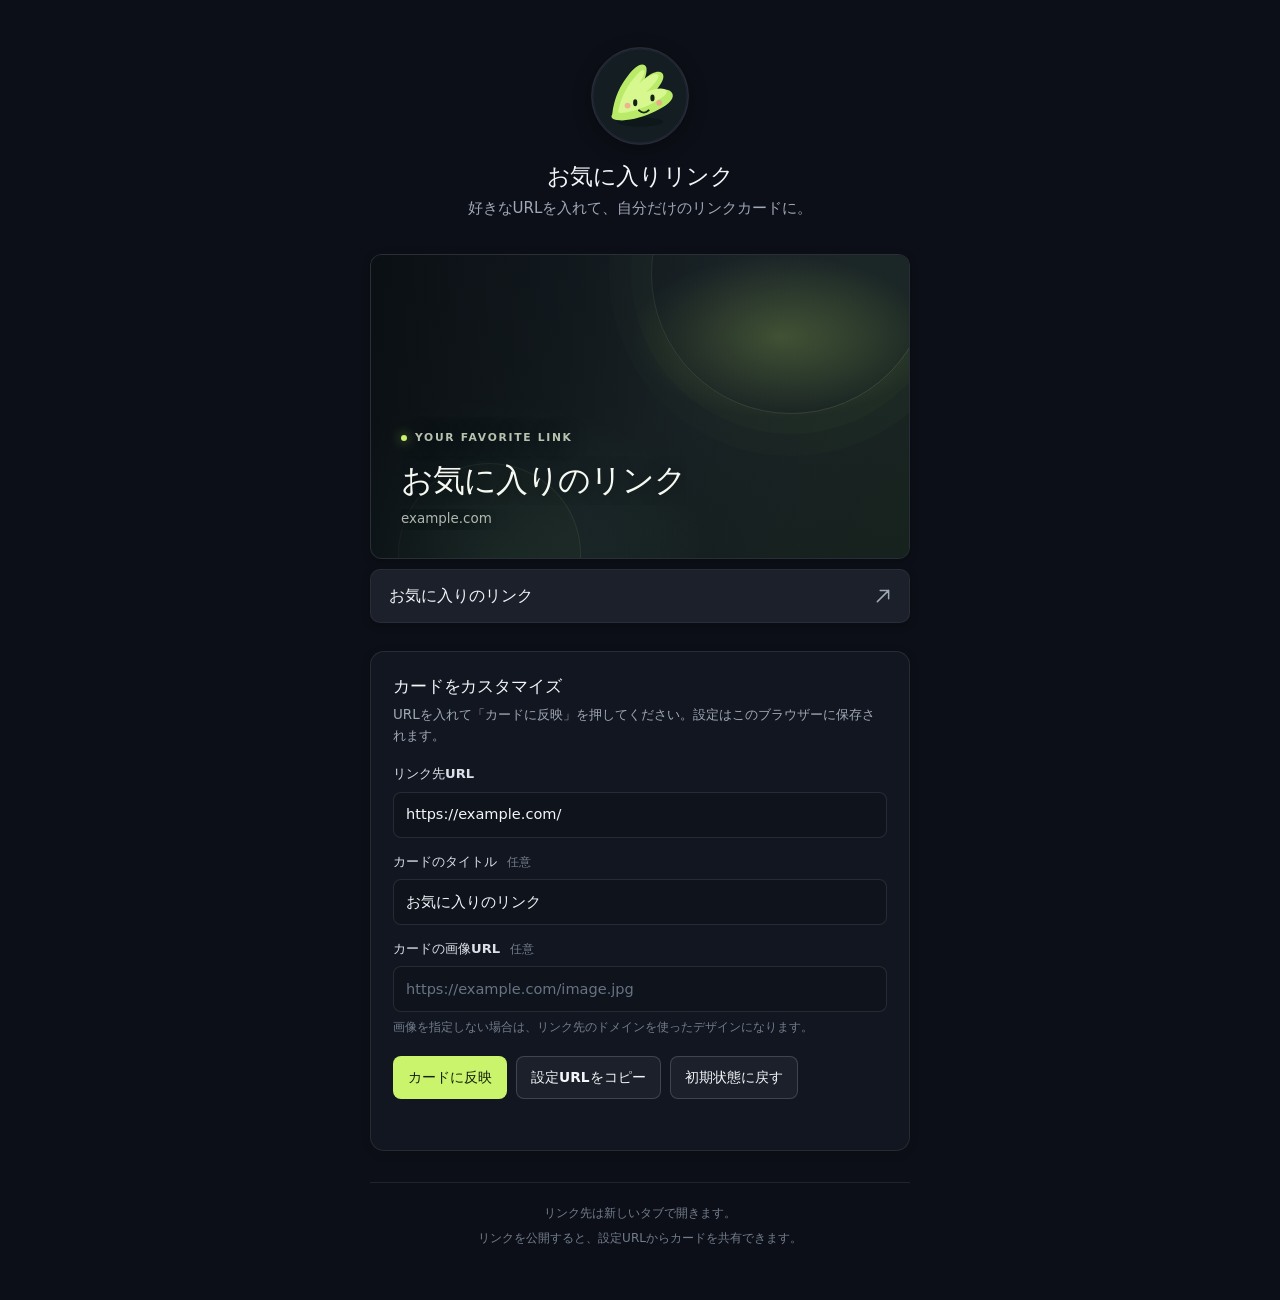
==== linkcard/index.html @ db9ac836 "Publish customizable link card" ====
<!doctype html>
<html lang="ja">
<head>
  <meta charset="utf-8">
  <meta name="viewport" content="width=device-width, initial-scale=1">
  <meta name="theme-color" content="#0c0f17">
  <title>リンクカードをつくる</title>
  <style>
    :root {
      color-scheme: dark;
      --page: #0c0f17;
      --surface: #141923;
      --surface-hover: #1a202c;
      --input: #0e131c;
      --line: rgba(255,255,255,.09);
      --line-strong: rgba(255,255,255,.16);
      --text: #f3f5f8;
      --sub: #a0a8b6;
      --muted: #737d8c;
      --accent: #c9f46c;
      --accent-ink: #17200c;
      --radius: 14px;
      font-family: -apple-system, BlinkMacSystemFont, "Segoe UI", "Hiragino Sans", "Hiragino Kaku Gothic ProN", "Yu Gothic", Meiryo, system-ui, sans-serif;
      font-synthesis: none;
      text-rendering: optimizeLegibility;
      -webkit-font-smoothing: antialiased;
      -moz-osx-font-smoothing: grayscale;
    }
    *, *::before, *::after { box-sizing: border-box; }
    html { min-width: 320px; background: var(--page); }
    body {
      min-height: 100vh;
      margin: 0;
      background: var(--page);
      color: var(--text);
      line-height: 1.55;
    }
    button, input { font: inherit; }
    a:focus-visible, button:focus-visible, input:focus-visible {
      outline: 2px solid var(--accent);
      outline-offset: 3px;
    }
    .site-container {
      width: min(100%, 580px);
      margin-inline: auto;
      padding: 48px 20px 52px;
      animation: appear .35s ease-out both;
    }
    @keyframes appear { from { opacity: 0; transform: translateY(8px); } to { opacity: 1; transform: translateY(0); } }
    .profile-header { display: flex; flex-direction: column; align-items: center; text-align: center; margin-bottom: 34px; }
    .avatar {
      display: grid;
      width: 96px;
      height: 96px;
      place-items: center;
      margin-bottom: 17px;
      overflow: hidden;
      border: 2px solid #1d2430;
      border-radius: 50%;
      outline: 1px solid rgba(255,255,255,.12);
      background: #141b23;
      box-shadow: 0 5px 20px rgba(0,0,0,.32);
    }
    .avatar svg { display: block; width: 100%; height: 100%; }
    h1 { margin: 0 0 7px; font-size: 1.45rem; line-height: 1.25; letter-spacing: -.02em; }
    .intro { max-width: 440px; margin: 0; color: var(--sub); font-size: .94rem; }
    .links-container { display: flex; flex-direction: column; gap: 28px; }
    .link-card { display: flex; flex-direction: column; gap: 10px; min-width: 0; }
    .link-image-anchor {
      display: block;
      overflow: hidden;
      border: 1px solid var(--line);
      border-radius: 12px;
      background: var(--surface);
      box-shadow: 0 2px 8px rgba(0,0,0,.24);
      text-decoration: none;
      transition: transform .25s ease, border-color .25s ease, box-shadow .25s ease;
    }
    .link-image-anchor:hover { transform: translateY(-2px); border-color: var(--line-strong); box-shadow: 0 8px 24px rgba(0,0,0,.35); }
    .link-image-wrapper { position: relative; display: flex; width: 100%; aspect-ratio: 16 / 9; align-items: end; overflow: hidden; background: #172027; }
    .poster-art, .preview-image, .image-shade { position: absolute; inset: 0; width: 100%; height: 100%; }
    .poster-art {
      overflow: hidden;
      background:
        radial-gradient(ellipse at 76% 27%, rgba(201,244,108,.28), transparent 26%),
        radial-gradient(ellipse at 22% 100%, rgba(97,176,147,.24), transparent 37%),
        linear-gradient(125deg, #172029 4%, #202b2e 53%, #17231e 100%);
    }
    .poster-art::before, .poster-art::after { position: absolute; content: ""; border: 1px solid rgba(229,255,195,.15); border-radius: 50%; }
    .poster-art::before { width: 52%; aspect-ratio: 1; top: -40%; right: -4%; box-shadow: 0 0 0 20px rgba(201,244,108,.025), 0 0 0 42px rgba(201,244,108,.02); }
    .poster-art::after { width: 34%; aspect-ratio: 1; bottom: -29%; left: 5%; background: rgba(201,244,108,.04); }
    .preview-image { z-index: 1; display: none; object-fit: cover; }
    .image-shade { z-index: 2; background: linear-gradient(90deg, rgba(7,11,14,.78), rgba(7,11,14,.24) 68%, rgba(7,11,14,.04)); }
    .poster-copy { position: relative; z-index: 3; max-width: 82%; padding: 27px 30px 28px; text-align: left; text-shadow: 0 2px 18px rgba(0,0,0,.5); }
    .poster-eyebrow { display: flex; align-items: center; gap: 8px; margin-bottom: 9px; color: rgba(236,246,220,.77); font-size: .67rem; font-weight: 700; letter-spacing: .16em; text-transform: uppercase; }
    .poster-dot { width: 6px; height: 6px; border-radius: 50%; background: var(--accent); box-shadow: 0 0 12px rgba(201,244,108,.72); }
    .poster-title { display: block; overflow: hidden; color: #f6f8f2; font-size: clamp(1.15rem, 5vw, 2rem); font-weight: 700; letter-spacing: -.035em; text-overflow: ellipsis; white-space: nowrap; }
    .poster-host { display: block; overflow: hidden; margin-top: 4px; color: rgba(238,243,235,.72); font-size: .84rem; text-overflow: ellipsis; white-space: nowrap; }
    .link-button {
      display: flex;
      min-height: 54px;
      align-items: center;
      justify-content: space-between;
      padding: 11px 17px 11px 18px;
      border: 1px solid rgba(255,255,255,.06);
      border-radius: 10px;
      background: #1b202a;
      color: var(--text);
      box-shadow: 0 2px 8px rgba(0,0,0,.22);
      text-decoration: none;
      transition: background .15s ease, border-color .15s ease, transform .15s ease;
    }
    .link-button:hover { transform: translateY(-1px); border-color: var(--line-strong); background: #242b37; }
    .link-button:active { transform: translateY(1px); }
    .link-button-title { min-width: 0; overflow: hidden; font-size: .98rem; font-weight: 600; text-overflow: ellipsis; white-space: nowrap; }
    .arrow { width: 18px; height: 18px; flex: 0 0 auto; margin-left: 14px; color: var(--sub); transition: transform .15s ease; }
    .link-button:hover .arrow { transform: translate(2px,-2px); color: var(--text); }
    .editor {
      padding: 22px;
      border: 1px solid var(--line);
      border-radius: var(--radius);
      background: #111620;
      box-shadow: 0 2px 10px rgba(0,0,0,.15);
    }
    .editor-heading { margin: 0 0 5px; font-size: 1.04rem; font-weight: 650; letter-spacing: -.01em; }
    .editor-note { margin: 0 0 18px; color: var(--sub); font-size: .84rem; }
    .field { display: block; margin-top: 14px; }
    .field-label { display: block; margin-bottom: 7px; color: #dce1e8; font-size: .82rem; font-weight: 600; }
    .optional { margin-left: 5px; color: var(--muted); font-size: .76rem; font-weight: 400; }
    .field input {
      display: block;
      width: 100%;
      min-height: 46px;
      padding: 10px 12px;
      border: 1px solid rgba(255,255,255,.1);
      border-radius: 8px;
      background: var(--input);
      color: var(--text);
      font-size: .91rem;
      transition: border-color .15s ease, box-shadow .15s ease;
    }
    .field input::placeholder { color: #687383; }
    .field input:focus { border-color: rgba(201,244,108,.7); outline: none; box-shadow: 0 0 0 3px rgba(201,244,108,.1); }
    .field-help { margin: 6px 0 0; color: var(--muted); font-size: .76rem; }
    .actions { display: flex; flex-wrap: wrap; gap: 9px; margin-top: 19px; }
    .action-button {
      min-height: 43px;
      padding: 9px 14px;
      border: 1px solid var(--line-strong);
      border-radius: 8px;
      background: #1b202a;
      color: var(--text);
      cursor: pointer;
      font-size: .86rem;
      font-weight: 650;
      transition: transform .15s ease, background .15s ease, border-color .15s ease;
    }
    .action-button:hover { transform: translateY(-1px); background: #242b37; }
    .action-button.primary { border-color: transparent; background: var(--accent); color: var(--accent-ink); }
    .action-button.primary:hover { background: #d7f98e; }
    .action-button:active { transform: translateY(1px); }
    .status { min-height: 1.4em; margin: 11px 0 0; color: var(--sub); font-size: .8rem; }
    .status.error { color: #ffaaa4; }
    .site-footer { display: flex; flex-direction: column; align-items: center; gap: 7px; margin-top: 31px; padding-top: 20px; border-top: 1px solid var(--line); color: var(--muted); text-align: center; }
    .footer-copy { margin: 0; font-size: .78rem; }
    .footer-hint { margin: 0; font-size: .75rem; }
    @media (max-width: 420px) {
      .site-container { padding: 36px 17px 42px; }
      .editor { padding: 18px 16px; }
      .poster-copy { max-width: 92%; padding: 18px 19px 20px; }
      .poster-eyebrow { margin-bottom: 5px; font-size: .59rem; }
      .poster-host { margin-top: 2px; font-size: .73rem; }
    }
    @media (prefers-reduced-motion: reduce) {
      *, *::before, *::after { scroll-behavior: auto !important; animation-duration: .01ms !important; animation-iteration-count: 1 !important; transition-duration: .01ms !important; }
    }
  </style>
</head>
<body>
  <div class="site-container">
    <header class="profile-header">
      <div class="avatar" aria-hidden="true">
        <svg viewBox="0 0 96 96" fill="none" xmlns="http://www.w3.org/2000/svg">
          <circle cx="48" cy="48" r="48" fill="#141D22"/>
          <ellipse cx="48" cy="75" rx="24" ry="5" fill="#07100D" opacity=".42"/>
          <path d="M19 67c2-18 9-31 17-41 6-8 13-13 17-10 3 2 2 8 0 14 7-6 14-9 18-6 4 4-1 12-7 19 9-3 16-2 18 3 2 6-7 13-18 18-12 6-29 11-40 9-5-.8-7-2.5-5-6Z" fill="#B9EA68"/>
          <path d="M25 65c3-16 10-28 17-36 5-6 8-9 10-8 2 1-1 8-5 14 8-7 17-12 20-9 2 3-6 12-13 18 11-5 21-5 22-1 1 4-11 11-22 16-13 5-24 8-29 6Z" fill="#D6F88E"/>
          <ellipse cx="43" cy="55" rx="2.2" ry="3.6" fill="#172218"/>
          <ellipse cx="61" cy="50" rx="2.2" ry="3.6" fill="#172218"/>
          <path d="M47 63c3 3 7 3 10 0" stroke="#172218" stroke-width="2.2" stroke-linecap="round"/>
          <circle cx="35" cy="58" r="3" fill="#F59B92" opacity=".72"/>
          <circle cx="68" cy="55" r="3" fill="#F59B92" opacity=".72"/>
        </svg>
      </div>
      <h1>お気に入りリンク</h1>
      <p class="intro">好きなURLを入れて、自分だけのリンクカードに。</p>
    </header>

    <main class="links-container">
      <article class="link-card">
        <a id="imageLink" class="link-image-anchor" href="https://example.com/" target="_blank" rel="noopener noreferrer" aria-label="リンク先を開く" data-goatcounter-click="favorite-link">
          <div class="link-image-wrapper">
            <div class="poster-art" aria-hidden="true"></div>
            <img id="previewImage" class="preview-image" alt="" aria-hidden="true">
            <div class="image-shade" aria-hidden="true"></div>
            <div class="poster-copy">
              <span class="poster-eyebrow"><span class="poster-dot"></span>YOUR FAVORITE LINK</span>
              <strong id="posterTitle" class="poster-title">お気に入りのリンク</strong>
              <span id="posterHost" class="poster-host">example.com</span>
            </div>
          </div>
        </a>
        <a id="buttonLink" class="link-button" href="https://example.com/" target="_blank" rel="noopener noreferrer" data-goatcounter-click="favorite-link">
          <span id="buttonTitle" class="link-button-title">お気に入りのリンク</span>
          <svg class="arrow" viewBox="0 0 24 24" fill="none" stroke="currentColor" aria-hidden="true">
            <path stroke-linecap="round" stroke-linejoin="round" stroke-width="2" d="M4.5 19.5l15-15m0 0H8.25m11.25 0v11.25"/>
          </svg>
        </a>
      </article>

      <section class="editor" aria-labelledby="editorHeading">
        <h2 id="editorHeading" class="editor-heading">カードをカスタマイズ</h2>
        <p class="editor-note">URLを入れて「カードに反映」を押してください。設定はこのブラウザーに保存されます。</p>
        <form id="cardForm" novalidate>
          <label class="field">
            <span class="field-label">リンク先URL</span>
            <input id="urlInput" name="url" type="text" inputmode="url" autocomplete="url" placeholder="https://example.com" required spellcheck="false">
          </label>
          <label class="field">
            <span class="field-label">カードのタイトル <span class="optional">任意</span></span>
            <input id="titleInput" name="title" type="text" maxlength="80" placeholder="お気に入りのリンク">
          </label>
          <label class="field">
            <span class="field-label">カードの画像URL <span class="optional">任意</span></span>
            <input id="imageInput" name="image" type="text" inputmode="url" placeholder="https://example.com/image.jpg" spellcheck="false">
            <p class="field-help">画像を指定しない場合は、リンク先のドメインを使ったデザインになります。</p>
          </label>
          <div class="actions">
            <button class="action-button primary" type="submit">カードに反映</button>
            <button class="action-button" id="copyButton" type="button" hidden>設定URLをコピー</button>
            <button class="action-button" id="resetButton" type="button">初期状態に戻す</button>
          </div>
          <p id="status" class="status" role="status" aria-live="polite"></p>
        </form>
      </section>
    </main>

    <footer class="site-footer">
      <p class="footer-copy">リンク先は新しいタブで開きます。</p>
      <p class="footer-hint">リンクを公開すると、設定URLからカードを共有できます。</p>
    </footer>
  </div>

  <script>
    (() => {
      const STORAGE_KEY = "favorite-link-card-settings-v1";
      const GOATCOUNTER_CODE = "YOUR_SITE_CODE";
      const form = document.querySelector("#cardForm");
      const urlInput = document.querySelector("#urlInput");
      const titleInput = document.querySelector("#titleInput");
      const imageInput = document.querySelector("#imageInput");
      const imageLink = document.querySelector("#imageLink");
      const buttonLink = document.querySelector("#buttonLink");
      const previewImage = document.querySelector("#previewImage");
      const posterTitle = document.querySelector("#posterTitle");
      const posterHost = document.querySelector("#posterHost");
      const buttonTitle = document.querySelector("#buttonTitle");
      const status = document.querySelector("#status");
      const copyButton = document.querySelector("#copyButton");
      const resetButton = document.querySelector("#resetButton");
      const defaults = { url: "https://example.com/", title: "お気に入りのリンク", image: "" };

      function parseHttpUrl(value, allowEmpty = false) {
        const text = value.trim();
        if (!text && allowEmpty) return "";
        if (!text) throw new Error("リンク先URLを入力してください。");
        const candidate = /^[a-z][a-z\d+.-]*:/i.test(text) ? text : `https://${text}`;
        let parsed;
        try { parsed = new URL(candidate); } catch { throw new Error("URLの形式を確認してください。"); }
        if (!["http:", "https:"].includes(parsed.protocol) || !parsed.hostname || parsed.username || parsed.password) {
          throw new Error("http または https から始まるURLを入力してください。");
        }
        return parsed.href;
      }

      function setStatus(message, isError = false) {
        status.textContent = message;
        status.classList.toggle("error", isError);
      }

      function render(settings, announce = false) {
        const target = parseHttpUrl(settings.url);
        const parsed = new URL(target);
        const title = (settings.title || "").trim() || parsed.hostname;
        const image = parseHttpUrl(settings.image || "", true);
        urlInput.value = target;
        titleInput.value = settings.title || "";
        imageInput.value = image;
        imageLink.href = target;
        buttonLink.href = target;
        imageLink.setAttribute("aria-label", `${title}を開く`);
        posterTitle.textContent = title;
        posterHost.textContent = parsed.hostname;
        buttonTitle.textContent = title;
        if (image) {
          previewImage.src = image;
          previewImage.style.display = "block";
          previewImage.onerror = () => { previewImage.style.display = "none"; };
          previewImage.onload = () => { previewImage.style.display = "block"; };
        } else {
          previewImage.removeAttribute("src");
          previewImage.style.display = "none";
        }
        const saved = { url: target, title: settings.title || "", image };
        try { localStorage.setItem(STORAGE_KEY, JSON.stringify(saved)); } catch { /* Private browsing can disable local storage. */ }
        copyButton.hidden = !(location.protocol === "https:" || location.protocol === "http:");
        if (announce) setStatus("カードを更新しました。入力内容はこのブラウザーに保存されました。");
        return saved;
      }

      function readSettings() {
        const params = new URLSearchParams(location.search);
        if (params.has("url")) {
          return { url: params.get("url"), title: params.get("title") || "", image: params.get("image") || "" };
        }
        try {
          const saved = JSON.parse(localStorage.getItem(STORAGE_KEY) || "null");
          if (saved && typeof saved.url === "string") return { ...defaults, ...saved };
        } catch { /* Ignore invalid or unavailable saved data. */ }
        return defaults;
      }

      form.addEventListener("submit", event => {
        event.preventDefault();
        try {
          render({ url: urlInput.value, title: titleInput.value, image: imageInput.value }, true);
        } catch (error) {
          setStatus(error.message || "入力内容を確認してください。", true);
        }
      });

      copyButton.addEventListener("click", async () => {
        try {
          const saved = { url: parseHttpUrl(urlInput.value), title: titleInput.value.trim(), image: parseHttpUrl(imageInput.value, true) };
          const share = new URL(location.pathname, location.origin);
          share.searchParams.set("url", saved.url);
          if (saved.title) share.searchParams.set("title", saved.title);
          if (saved.image) share.searchParams.set("image", saved.image);
          await navigator.clipboard.writeText(share.href);
          setStatus("設定URLをコピーしました。");
        } catch (error) {
          setStatus(error.message || "コピーできませんでした。", true);
        }
      });

      resetButton.addEventListener("click", () => {
        try { localStorage.removeItem(STORAGE_KEY); } catch { /* Ignore unavailable storage. */ }
        urlInput.value = defaults.url;
        titleInput.value = defaults.title;
        imageInput.value = "";
        try { render(defaults); setStatus("初期状態に戻しました。"); }
        catch (error) { setStatus(error.message, true); }
      });

      try { render(readSettings()); }
      catch { render(defaults); }

      if (GOATCOUNTER_CODE !== "YOUR_SITE_CODE" && /^[a-z0-9-]+$/i.test(GOATCOUNTER_CODE)) {
        const counterScript = document.createElement("script");
        counterScript.async = true;
        counterScript.src = "https://gc.zgo.at/count.js";
        counterScript.dataset.goatcounter = `https://${GOATCOUNTER_CODE}.goatcounter.com/count`;
        document.head.appendChild(counterScript);
      }
    })();
  </script>
</body>
</html>
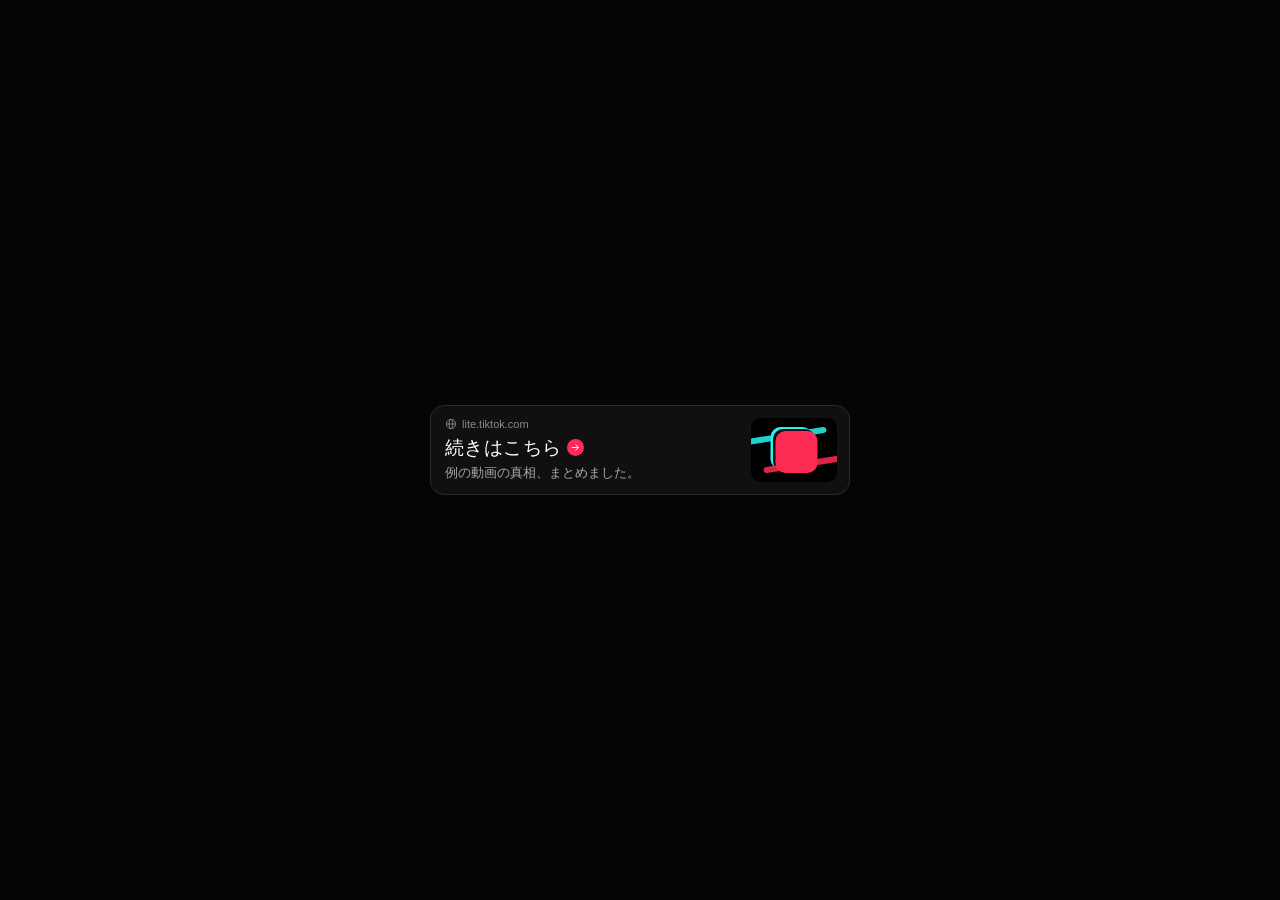
==== commit 2e8642bb: "Replace link card with supplied HTML" ====
--- a/linkcard/index.html
+++ b/linkcard/index.html
@@ -1,379 +1,93 @@
-<!doctype html>
+<!DOCTYPE html>
 <html lang="ja">
 <head>
-  <meta charset="utf-8">
-  <meta name="viewport" content="width=device-width, initial-scale=1">
-  <meta name="theme-color" content="#0c0f17">
-  <title>リンクカードをつくる</title>
-  <style>
-    :root {
-      color-scheme: dark;
-      --page: #0c0f17;
-      --surface: #141923;
-      --surface-hover: #1a202c;
-      --input: #0e131c;
-      --line: rgba(255,255,255,.09);
-      --line-strong: rgba(255,255,255,.16);
-      --text: #f3f5f8;
-      --sub: #a0a8b6;
-      --muted: #737d8c;
-      --accent: #c9f46c;
-      --accent-ink: #17200c;
-      --radius: 14px;
-      font-family: -apple-system, BlinkMacSystemFont, "Segoe UI", "Hiragino Sans", "Hiragino Kaku Gothic ProN", "Yu Gothic", Meiryo, system-ui, sans-serif;
-      font-synthesis: none;
-      text-rendering: optimizeLegibility;
-      -webkit-font-smoothing: antialiased;
-      -moz-osx-font-smoothing: grayscale;
-    }
-    *, *::before, *::after { box-sizing: border-box; }
-    html { min-width: 320px; background: var(--page); }
-    body {
-      min-height: 100vh;
-      margin: 0;
-      background: var(--page);
-      color: var(--text);
-      line-height: 1.55;
-    }
-    button, input { font: inherit; }
-    a:focus-visible, button:focus-visible, input:focus-visible {
-      outline: 2px solid var(--accent);
-      outline-offset: 3px;
-    }
-    .site-container {
-      width: min(100%, 580px);
-      margin-inline: auto;
-      padding: 48px 20px 52px;
-      animation: appear .35s ease-out both;
-    }
-    @keyframes appear { from { opacity: 0; transform: translateY(8px); } to { opacity: 1; transform: translateY(0); } }
-    .profile-header { display: flex; flex-direction: column; align-items: center; text-align: center; margin-bottom: 34px; }
-    .avatar {
-      display: grid;
-      width: 96px;
-      height: 96px;
-      place-items: center;
-      margin-bottom: 17px;
-      overflow: hidden;
-      border: 2px solid #1d2430;
-      border-radius: 50%;
-      outline: 1px solid rgba(255,255,255,.12);
-      background: #141b23;
-      box-shadow: 0 5px 20px rgba(0,0,0,.32);
-    }
-    .avatar svg { display: block; width: 100%; height: 100%; }
-    h1 { margin: 0 0 7px; font-size: 1.45rem; line-height: 1.25; letter-spacing: -.02em; }
-    .intro { max-width: 440px; margin: 0; color: var(--sub); font-size: .94rem; }
-    .links-container { display: flex; flex-direction: column; gap: 28px; }
-    .link-card { display: flex; flex-direction: column; gap: 10px; min-width: 0; }
-    .link-image-anchor {
-      display: block;
-      overflow: hidden;
-      border: 1px solid var(--line);
-      border-radius: 12px;
-      background: var(--surface);
-      box-shadow: 0 2px 8px rgba(0,0,0,.24);
-      text-decoration: none;
-      transition: transform .25s ease, border-color .25s ease, box-shadow .25s ease;
-    }
-    .link-image-anchor:hover { transform: translateY(-2px); border-color: var(--line-strong); box-shadow: 0 8px 24px rgba(0,0,0,.35); }
-    .link-image-wrapper { position: relative; display: flex; width: 100%; aspect-ratio: 16 / 9; align-items: end; overflow: hidden; background: #172027; }
-    .poster-art, .preview-image, .image-shade { position: absolute; inset: 0; width: 100%; height: 100%; }
-    .poster-art {
-      overflow: hidden;
-      background:
-        radial-gradient(ellipse at 76% 27%, rgba(201,244,108,.28), transparent 26%),
-        radial-gradient(ellipse at 22% 100%, rgba(97,176,147,.24), transparent 37%),
-        linear-gradient(125deg, #172029 4%, #202b2e 53%, #17231e 100%);
-    }
-    .poster-art::before, .poster-art::after { position: absolute; content: ""; border: 1px solid rgba(229,255,195,.15); border-radius: 50%; }
-    .poster-art::before { width: 52%; aspect-ratio: 1; top: -40%; right: -4%; box-shadow: 0 0 0 20px rgba(201,244,108,.025), 0 0 0 42px rgba(201,244,108,.02); }
-    .poster-art::after { width: 34%; aspect-ratio: 1; bottom: -29%; left: 5%; background: rgba(201,244,108,.04); }
-    .preview-image { z-index: 1; display: none; object-fit: cover; }
-    .image-shade { z-index: 2; background: linear-gradient(90deg, rgba(7,11,14,.78), rgba(7,11,14,.24) 68%, rgba(7,11,14,.04)); }
-    .poster-copy { position: relative; z-index: 3; max-width: 82%; padding: 27px 30px 28px; text-align: left; text-shadow: 0 2px 18px rgba(0,0,0,.5); }
-    .poster-eyebrow { display: flex; align-items: center; gap: 8px; margin-bottom: 9px; color: rgba(236,246,220,.77); font-size: .67rem; font-weight: 700; letter-spacing: .16em; text-transform: uppercase; }
-    .poster-dot { width: 6px; height: 6px; border-radius: 50%; background: var(--accent); box-shadow: 0 0 12px rgba(201,244,108,.72); }
-    .poster-title { display: block; overflow: hidden; color: #f6f8f2; font-size: clamp(1.15rem, 5vw, 2rem); font-weight: 700; letter-spacing: -.035em; text-overflow: ellipsis; white-space: nowrap; }
-    .poster-host { display: block; overflow: hidden; margin-top: 4px; color: rgba(238,243,235,.72); font-size: .84rem; text-overflow: ellipsis; white-space: nowrap; }
-    .link-button {
-      display: flex;
-      min-height: 54px;
-      align-items: center;
-      justify-content: space-between;
-      padding: 11px 17px 11px 18px;
-      border: 1px solid rgba(255,255,255,.06);
-      border-radius: 10px;
-      background: #1b202a;
-      color: var(--text);
-      box-shadow: 0 2px 8px rgba(0,0,0,.22);
-      text-decoration: none;
-      transition: background .15s ease, border-color .15s ease, transform .15s ease;
-    }
-    .link-button:hover { transform: translateY(-1px); border-color: var(--line-strong); background: #242b37; }
-    .link-button:active { transform: translateY(1px); }
-    .link-button-title { min-width: 0; overflow: hidden; font-size: .98rem; font-weight: 600; text-overflow: ellipsis; white-space: nowrap; }
-    .arrow { width: 18px; height: 18px; flex: 0 0 auto; margin-left: 14px; color: var(--sub); transition: transform .15s ease; }
-    .link-button:hover .arrow { transform: translate(2px,-2px); color: var(--text); }
-    .editor {
-      padding: 22px;
-      border: 1px solid var(--line);
-      border-radius: var(--radius);
-      background: #111620;
-      box-shadow: 0 2px 10px rgba(0,0,0,.15);
-    }
-    .editor-heading { margin: 0 0 5px; font-size: 1.04rem; font-weight: 650; letter-spacing: -.01em; }
-    .editor-note { margin: 0 0 18px; color: var(--sub); font-size: .84rem; }
-    .field { display: block; margin-top: 14px; }
-    .field-label { display: block; margin-bottom: 7px; color: #dce1e8; font-size: .82rem; font-weight: 600; }
-    .optional { margin-left: 5px; color: var(--muted); font-size: .76rem; font-weight: 400; }
-    .field input {
-      display: block;
-      width: 100%;
-      min-height: 46px;
-      padding: 10px 12px;
-      border: 1px solid rgba(255,255,255,.1);
-      border-radius: 8px;
-      background: var(--input);
-      color: var(--text);
-      font-size: .91rem;
-      transition: border-color .15s ease, box-shadow .15s ease;
-    }
-    .field input::placeholder { color: #687383; }
-    .field input:focus { border-color: rgba(201,244,108,.7); outline: none; box-shadow: 0 0 0 3px rgba(201,244,108,.1); }
-    .field-help { margin: 6px 0 0; color: var(--muted); font-size: .76rem; }
-    .actions { display: flex; flex-wrap: wrap; gap: 9px; margin-top: 19px; }
-    .action-button {
-      min-height: 43px;
-      padding: 9px 14px;
-      border: 1px solid var(--line-strong);
-      border-radius: 8px;
-      background: #1b202a;
-      color: var(--text);
-      cursor: pointer;
-      font-size: .86rem;
-      font-weight: 650;
-      transition: transform .15s ease, background .15s ease, border-color .15s ease;
-    }
-    .action-button:hover { transform: translateY(-1px); background: #242b37; }
-    .action-button.primary { border-color: transparent; background: var(--accent); color: var(--accent-ink); }
-    .action-button.primary:hover { background: #d7f98e; }
-    .action-button:active { transform: translateY(1px); }
-    .status { min-height: 1.4em; margin: 11px 0 0; color: var(--sub); font-size: .8rem; }
-    .status.error { color: #ffaaa4; }
-    .site-footer { display: flex; flex-direction: column; align-items: center; gap: 7px; margin-top: 31px; padding-top: 20px; border-top: 1px solid var(--line); color: var(--muted); text-align: center; }
-    .footer-copy { margin: 0; font-size: .78rem; }
-    .footer-hint { margin: 0; font-size: .75rem; }
-    @media (max-width: 420px) {
-      .site-container { padding: 36px 17px 42px; }
-      .editor { padding: 18px 16px; }
-      .poster-copy { max-width: 92%; padding: 18px 19px 20px; }
-      .poster-eyebrow { margin-bottom: 5px; font-size: .59rem; }
-      .poster-host { margin-top: 2px; font-size: .73rem; }
-    }
-    @media (prefers-reduced-motion: reduce) {
-      *, *::before, *::after { scroll-behavior: auto !important; animation-duration: .01ms !important; animation-iteration-count: 1 !important; transition-duration: .01ms !important; }
-    }
-  </style>
+<meta charset="UTF-8">
+<meta name="viewport" content="width=device-width, initial-scale=1">
+<meta name="robots" content="noindex">
+<title>続きはこちら</title>
+<style>
+  * { box-sizing: border-box; }
+  body {
+    margin: 0;
+    min-height: 100dvh;
+    display: flex;
+    align-items: center;
+    justify-content: center;
+    padding: 16px;
+    background: #050505;
+    font-family: Inter, -apple-system, "Hiragino Sans", "Noto Sans JP", sans-serif;
+  }
+  .card {
+    width: 420px; max-width: 100%;
+    display: flex; gap: 12px; align-items: stretch;
+    text-decoration: none; background: #101010;
+    border: 1px solid #2b2b2b; border-radius: 14px;
+    padding: 12px 12px 12px 14px;
+    transition: border-color .15s ease, transform .15s ease;
+  }
+  .card:hover { border-color: #505050; transform: translateY(-1px); }
+
+  .txt { flex: 1; min-width: 0; }
+  .domain { display: flex; align-items: center; gap: 5px; color: #8a8a8a; font-size: 11px; }
+  .globe { width: 12px; height: 12px; flex: none; }
+
+  .head { display: flex; align-items: center; gap: 6px; margin: 5px 0 3px; }
+  .ttl { font-size: 19px; font-weight: 500; color: #fff; letter-spacing: .02em; }
+  .arrow {
+    width: 17px; height: 17px; flex: none;
+    background: #fe2c55; border-radius: 999px; padding: 3px;
+    box-sizing: border-box; transition: transform .15s ease;
+  }
+  .card:hover .arrow { transform: translateX(2px); }
+
+  .desc { margin: 0; font-size: 12.5px; line-height: 1.5; color: #a8a8a8; }
+
+  .thumb {
+    flex: none; width: 86px; border-radius: 10px; background: #000;
+    display: flex; align-items: center; justify-content: center;
+    position: relative; overflow: hidden;
+  }
+  .thumb::before, .thumb::after { content: ""; position: absolute; width: 96px; height: 6px; border-radius: 3px; opacity: .85; }
+  .thumb::before { background: #25f4ee; top: 16px; left: -20px; transform: rotate(-9deg); }
+  .thumb::after { background: #fe2c55; bottom: 16px; right: -22px; transform: rotate(-9deg); }
+
+  .logo { position: relative; width: 42px; height: 42px; }
+  .logo::before, .logo::after { content: ""; position: absolute; inset: 0; border-radius: 10px; }
+  .logo::before { background: #25f4ee; transform: translate(-2.5px, -2px); }
+  .logo::after { background: #fe2c55; transform: translate(2.5px, 2px); }
+  .logo svg { position: relative; width: 42px; height: 42px; background: #101010; border-radius: 10px; padding: 3px; box-sizing: border-box; }
+</style>
 </head>
 <body>
-  <div class="site-container">
-    <header class="profile-header">
-      <div class="avatar" aria-hidden="true">
-        <svg viewBox="0 0 96 96" fill="none" xmlns="http://www.w3.org/2000/svg">
-          <circle cx="48" cy="48" r="48" fill="#141D22"/>
-          <ellipse cx="48" cy="75" rx="24" ry="5" fill="#07100D" opacity=".42"/>
-          <path d="M19 67c2-18 9-31 17-41 6-8 13-13 17-10 3 2 2 8 0 14 7-6 14-9 18-6 4 4-1 12-7 19 9-3 16-2 18 3 2 6-7 13-18 18-12 6-29 11-40 9-5-.8-7-2.5-5-6Z" fill="#B9EA68"/>
-          <path d="M25 65c3-16 10-28 17-36 5-6 8-9 10-8 2 1-1 8-5 14 8-7 17-12 20-9 2 3-6 12-13 18 11-5 21-5 22-1 1 4-11 11-22 16-13 5-24 8-29 6Z" fill="#D6F88E"/>
-          <ellipse cx="43" cy="55" rx="2.2" ry="3.6" fill="#172218"/>
-          <ellipse cx="61" cy="50" rx="2.2" ry="3.6" fill="#172218"/>
-          <path d="M47 63c3 3 7 3 10 0" stroke="#172218" stroke-width="2.2" stroke-linecap="round"/>
-          <circle cx="35" cy="58" r="3" fill="#F59B92" opacity=".72"/>
-          <circle cx="68" cy="55" r="3" fill="#F59B92" opacity=".72"/>
-        </svg>
-      </div>
-      <h1>お気に入りリンク</h1>
-      <p class="intro">好きなURLを入れて、自分だけのリンクカードに。</p>
-    </header>
 
-    <main class="links-container">
-      <article class="link-card">
-        <a id="imageLink" class="link-image-anchor" href="https://example.com/" target="_blank" rel="noopener noreferrer" aria-label="リンク先を開く" data-goatcounter-click="favorite-link">
-          <div class="link-image-wrapper">
-            <div class="poster-art" aria-hidden="true"></div>
-            <img id="previewImage" class="preview-image" alt="" aria-hidden="true">
-            <div class="image-shade" aria-hidden="true"></div>
-            <div class="poster-copy">
-              <span class="poster-eyebrow"><span class="poster-dot"></span>YOUR FAVORITE LINK</span>
-              <strong id="posterTitle" class="poster-title">お気に入りのリンク</strong>
-              <span id="posterHost" class="poster-host">example.com</span>
-            </div>
-          </div>
-        </a>
-        <a id="buttonLink" class="link-button" href="https://example.com/" target="_blank" rel="noopener noreferrer" data-goatcounter-click="favorite-link">
-          <span id="buttonTitle" class="link-button-title">お気に入りのリンク</span>
-          <svg class="arrow" viewBox="0 0 24 24" fill="none" stroke="currentColor" aria-hidden="true">
-            <path stroke-linecap="round" stroke-linejoin="round" stroke-width="2" d="M4.5 19.5l15-15m0 0H8.25m11.25 0v11.25"/>
-          </svg>
-        </a>
-      </article>
+<a class="card" href="https://lite.tiktok.com/t/ZS9yndvqbXuML-iDItJ/" target="_blank" rel="noopener noreferrer">
+  <div class="txt">
+    <div class="domain">
+      <svg class="globe" viewBox="0 0 16 16" aria-hidden="true">
+        <circle cx="8" cy="8" r="6.2" fill="none" stroke="#8a8a8a" stroke-width="1.2"/>
+        <ellipse cx="8" cy="8" rx="2.6" ry="6.2" fill="none" stroke="#8a8a8a" stroke-width="1.2"/>
+        <path d="M1.8 8h12.4" stroke="#8a8a8a" stroke-width="1.2"/>
+      </svg>
+      <span>lite.tiktok.com</span>
+    </div>
+    <div class="head">
+      <span class="ttl">続きはこちら</span>
+      <svg class="arrow" viewBox="0 0 20 20" aria-hidden="true">
+        <path d="M4 10h11M10.5 5l5 5-5 5" fill="none" stroke="#fff" stroke-width="1.8" stroke-linecap="round" stroke-linejoin="round"/>
+      </svg>
+    </div>
+    <p class="desc">例の動画の真相、まとめました。</p>
+  </div>
+  <div class="thumb">
+    <div class="logo">
+      <svg viewBox="0 0 48 48" aria-hidden="true">
+        <rect x="27" y="7" width="5" height="27" rx="2.5" fill="#fff"/>
+        <circle cx="23" cy="33" r="8" fill="#fff"/>
+        <rect x="30" y="6" width="11" height="5" rx="2.5" fill="#fff"/>
+      </svg>
+    </div>
+  </div>
+</a>
 
-      <section class="editor" aria-labelledby="editorHeading">
-        <h2 id="editorHeading" class="editor-heading">カードをカスタマイズ</h2>
-        <p class="editor-note">URLを入れて「カードに反映」を押してください。設定はこのブラウザーに保存されます。</p>
-        <form id="cardForm" novalidate>
-          <label class="field">
-            <span class="field-label">リンク先URL</span>
-            <input id="urlInput" name="url" type="text" inputmode="url" autocomplete="url" placeholder="https://example.com" required spellcheck="false">
-          </label>
-          <label class="field">
-            <span class="field-label">カードのタイトル <span class="optional">任意</span></span>
-            <input id="titleInput" name="title" type="text" maxlength="80" placeholder="お気に入りのリンク">
-          </label>
-          <label class="field">
-            <span class="field-label">カードの画像URL <span class="optional">任意</span></span>
-            <input id="imageInput" name="image" type="text" inputmode="url" placeholder="https://example.com/image.jpg" spellcheck="false">
-            <p class="field-help">画像を指定しない場合は、リンク先のドメインを使ったデザインになります。</p>
-          </label>
-          <div class="actions">
-            <button class="action-button primary" type="submit">カードに反映</button>
-            <button class="action-button" id="copyButton" type="button" hidden>設定URLをコピー</button>
-            <button class="action-button" id="resetButton" type="button">初期状態に戻す</button>
-          </div>
-          <p id="status" class="status" role="status" aria-live="polite"></p>
-        </form>
-      </section>
-    </main>
-
-    <footer class="site-footer">
-      <p class="footer-copy">リンク先は新しいタブで開きます。</p>
-      <p class="footer-hint">リンクを公開すると、設定URLからカードを共有できます。</p>
-    </footer>
-  </div>
-
-  <script>
-    (() => {
-      const STORAGE_KEY = "favorite-link-card-settings-v1";
-      const GOATCOUNTER_CODE = "YOUR_SITE_CODE";
-      const form = document.querySelector("#cardForm");
-      const urlInput = document.querySelector("#urlInput");
-      const titleInput = document.querySelector("#titleInput");
-      const imageInput = document.querySelector("#imageInput");
-      const imageLink = document.querySelector("#imageLink");
-      const buttonLink = document.querySelector("#buttonLink");
-      const previewImage = document.querySelector("#previewImage");
-      const posterTitle = document.querySelector("#posterTitle");
-      const posterHost = document.querySelector("#posterHost");
-      const buttonTitle = document.querySelector("#buttonTitle");
-      const status = document.querySelector("#status");
-      const copyButton = document.querySelector("#copyButton");
-      const resetButton = document.querySelector("#resetButton");
-      const defaults = { url: "https://example.com/", title: "お気に入りのリンク", image: "" };
-
-      function parseHttpUrl(value, allowEmpty = false) {
-        const text = value.trim();
-        if (!text && allowEmpty) return "";
-        if (!text) throw new Error("リンク先URLを入力してください。");
-        const candidate = /^[a-z][a-z\d+.-]*:/i.test(text) ? text : `https://${text}`;
-        let parsed;
-        try { parsed = new URL(candidate); } catch { throw new Error("URLの形式を確認してください。"); }
-        if (!["http:", "https:"].includes(parsed.protocol) || !parsed.hostname || parsed.username || parsed.password) {
-          throw new Error("http または https から始まるURLを入力してください。");
-        }
-        return parsed.href;
-      }
-
-      function setStatus(message, isError = false) {
-        status.textContent = message;
-        status.classList.toggle("error", isError);
-      }
-
-      function render(settings, announce = false) {
-        const target = parseHttpUrl(settings.url);
-        const parsed = new URL(target);
-        const title = (settings.title || "").trim() || parsed.hostname;
-        const image = parseHttpUrl(settings.image || "", true);
-        urlInput.value = target;
-        titleInput.value = settings.title || "";
-        imageInput.value = image;
-        imageLink.href = target;
-        buttonLink.href = target;
-        imageLink.setAttribute("aria-label", `${title}を開く`);
-        posterTitle.textContent = title;
-        posterHost.textContent = parsed.hostname;
-        buttonTitle.textContent = title;
-        if (image) {
-          previewImage.src = image;
-          previewImage.style.display = "block";
-          previewImage.onerror = () => { previewImage.style.display = "none"; };
-          previewImage.onload = () => { previewImage.style.display = "block"; };
-        } else {
-          previewImage.removeAttribute("src");
-          previewImage.style.display = "none";
-        }
-        const saved = { url: target, title: settings.title || "", image };
-        try { localStorage.setItem(STORAGE_KEY, JSON.stringify(saved)); } catch { /* Private browsing can disable local storage. */ }
-        copyButton.hidden = !(location.protocol === "https:" || location.protocol === "http:");
-        if (announce) setStatus("カードを更新しました。入力内容はこのブラウザーに保存されました。");
-        return saved;
-      }
-
-      function readSettings() {
-        const params = new URLSearchParams(location.search);
-        if (params.has("url")) {
-          return { url: params.get("url"), title: params.get("title") || "", image: params.get("image") || "" };
-        }
-        try {
-          const saved = JSON.parse(localStorage.getItem(STORAGE_KEY) || "null");
-          if (saved && typeof saved.url === "string") return { ...defaults, ...saved };
-        } catch { /* Ignore invalid or unavailable saved data. */ }
-        return defaults;
-      }
-
-      form.addEventListener("submit", event => {
-        event.preventDefault();
-        try {
-          render({ url: urlInput.value, title: titleInput.value, image: imageInput.value }, true);
-        } catch (error) {
-          setStatus(error.message || "入力内容を確認してください。", true);
-        }
-      });
-
-      copyButton.addEventListener("click", async () => {
-        try {
-          const saved = { url: parseHttpUrl(urlInput.value), title: titleInput.value.trim(), image: parseHttpUrl(imageInput.value, true) };
-          const share = new URL(location.pathname, location.origin);
-          share.searchParams.set("url", saved.url);
-          if (saved.title) share.searchParams.set("title", saved.title);
-          if (saved.image) share.searchParams.set("image", saved.image);
-          await navigator.clipboard.writeText(share.href);
-          setStatus("設定URLをコピーしました。");
-        } catch (error) {
-          setStatus(error.message || "コピーできませんでした。", true);
-        }
-      });
-
-      resetButton.addEventListener("click", () => {
-        try { localStorage.removeItem(STORAGE_KEY); } catch { /* Ignore unavailable storage. */ }
-        urlInput.value = defaults.url;
-        titleInput.value = defaults.title;
-        imageInput.value = "";
-        try { render(defaults); setStatus("初期状態に戻しました。"); }
-        catch (error) { setStatus(error.message, true); }
-      });
-
-      try { render(readSettings()); }
-      catch { render(defaults); }
-
-      if (GOATCOUNTER_CODE !== "YOUR_SITE_CODE" && /^[a-z0-9-]+$/i.test(GOATCOUNTER_CODE)) {
-        const counterScript = document.createElement("script");
-        counterScript.async = true;
-        counterScript.src = "https://gc.zgo.at/count.js";
-        counterScript.dataset.goatcounter = `https://${GOATCOUNTER_CODE}.goatcounter.com/count`;
-        document.head.appendChild(counterScript);
-      }
-    })();
-  </script>
 </body>
-</html>
-
+</html>
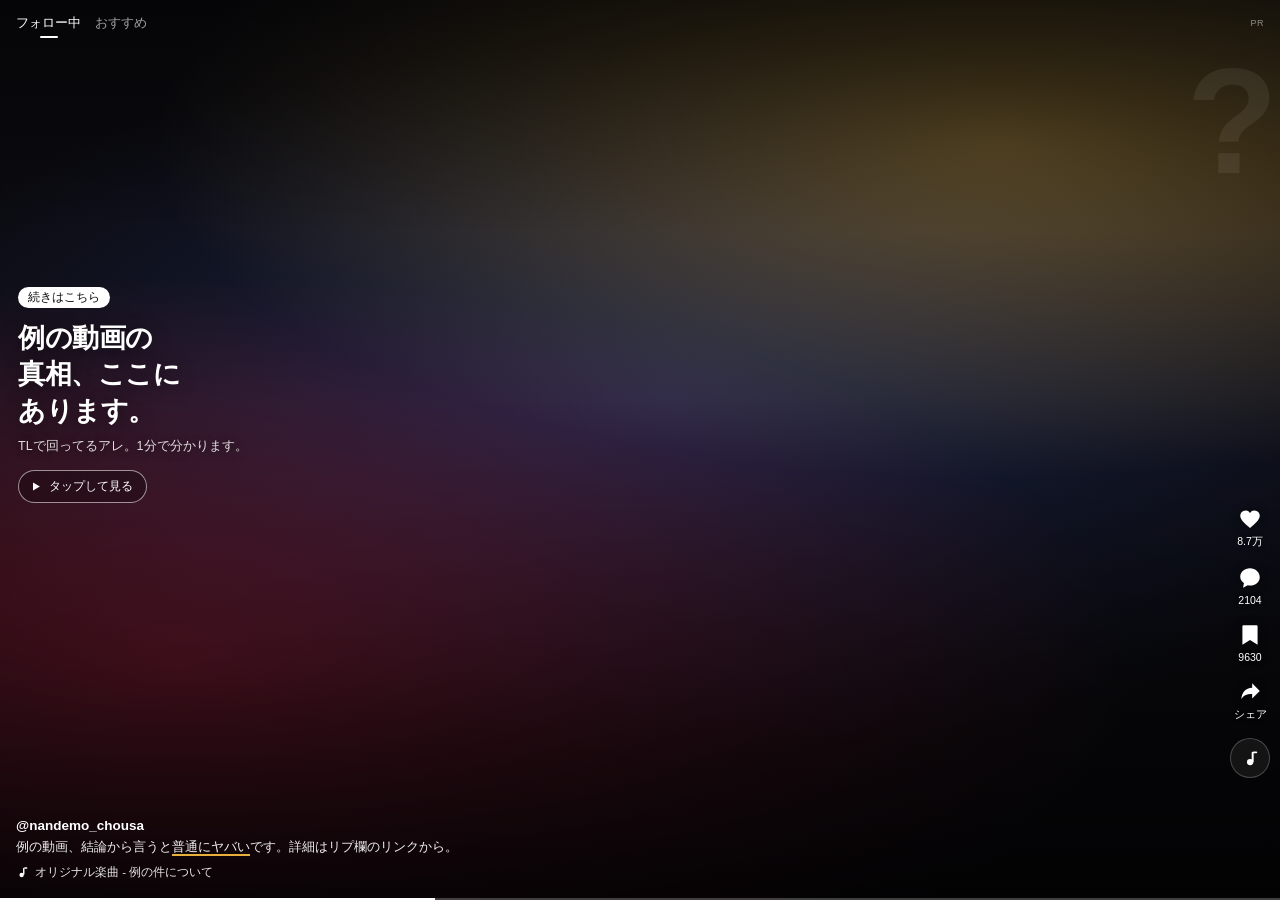
==== commit b0d81ea6: "Publish downloaded link card HTML" ====
--- a/linkcard/index.html
+++ b/linkcard/index.html
@@ -1,93 +1,146 @@
-<!DOCTYPE html>
-<html lang="ja">
-<head>
-<meta charset="UTF-8">
-<meta name="viewport" content="width=device-width, initial-scale=1">
-<meta name="robots" content="noindex">
-<title>続きはこちら</title>
-<style>
-  * { box-sizing: border-box; }
-  body {
-    margin: 0;
-    min-height: 100dvh;
-    display: flex;
-    align-items: center;
-    justify-content: center;
-    padding: 16px;
-    background: #050505;
-    font-family: Inter, -apple-system, "Hiragino Sans", "Noto Sans JP", sans-serif;
-  }
-  .card {
-    width: 420px; max-width: 100%;
-    display: flex; gap: 12px; align-items: stretch;
-    text-decoration: none; background: #101010;
-    border: 1px solid #2b2b2b; border-radius: 14px;
-    padding: 12px 12px 12px 14px;
-    transition: border-color .15s ease, transform .15s ease;
-  }
-  .card:hover { border-color: #505050; transform: translateY(-1px); }
-
-  .txt { flex: 1; min-width: 0; }
-  .domain { display: flex; align-items: center; gap: 5px; color: #8a8a8a; font-size: 11px; }
-  .globe { width: 12px; height: 12px; flex: none; }
-
-  .head { display: flex; align-items: center; gap: 6px; margin: 5px 0 3px; }
-  .ttl { font-size: 19px; font-weight: 500; color: #fff; letter-spacing: .02em; }
-  .arrow {
-    width: 17px; height: 17px; flex: none;
-    background: #fe2c55; border-radius: 999px; padding: 3px;
-    box-sizing: border-box; transition: transform .15s ease;
-  }
-  .card:hover .arrow { transform: translateX(2px); }
-
-  .desc { margin: 0; font-size: 12.5px; line-height: 1.5; color: #a8a8a8; }
-
-  .thumb {
-    flex: none; width: 86px; border-radius: 10px; background: #000;
-    display: flex; align-items: center; justify-content: center;
-    position: relative; overflow: hidden;
-  }
-  .thumb::before, .thumb::after { content: ""; position: absolute; width: 96px; height: 6px; border-radius: 3px; opacity: .85; }
-  .thumb::before { background: #25f4ee; top: 16px; left: -20px; transform: rotate(-9deg); }
-  .thumb::after { background: #fe2c55; bottom: 16px; right: -22px; transform: rotate(-9deg); }
-
-  .logo { position: relative; width: 42px; height: 42px; }
-  .logo::before, .logo::after { content: ""; position: absolute; inset: 0; border-radius: 10px; }
-  .logo::before { background: #25f4ee; transform: translate(-2.5px, -2px); }
-  .logo::after { background: #fe2c55; transform: translate(2.5px, 2px); }
-  .logo svg { position: relative; width: 42px; height: 42px; background: #101010; border-radius: 10px; padding: 3px; box-sizing: border-box; }
-</style>
-</head>
-<body>
-
-<a class="card" href="https://lite.tiktok.com/t/ZS9yndvqbXuML-iDItJ/" target="_blank" rel="noopener noreferrer">
-  <div class="txt">
-    <div class="domain">
-      <svg class="globe" viewBox="0 0 16 16" aria-hidden="true">
-        <circle cx="8" cy="8" r="6.2" fill="none" stroke="#8a8a8a" stroke-width="1.2"/>
-        <ellipse cx="8" cy="8" rx="2.6" ry="6.2" fill="none" stroke="#8a8a8a" stroke-width="1.2"/>
-        <path d="M1.8 8h12.4" stroke="#8a8a8a" stroke-width="1.2"/>
-      </svg>
-      <span>lite.tiktok.com</span>
-    </div>
-    <div class="head">
-      <span class="ttl">続きはこちら</span>
-      <svg class="arrow" viewBox="0 0 20 20" aria-hidden="true">
-        <path d="M4 10h11M10.5 5l5 5-5 5" fill="none" stroke="#fff" stroke-width="1.8" stroke-linecap="round" stroke-linejoin="round"/>
-      </svg>
-    </div>
-    <p class="desc">例の動画の真相、まとめました。</p>
-  </div>
-  <div class="thumb">
-    <div class="logo">
-      <svg viewBox="0 0 48 48" aria-hidden="true">
-        <rect x="27" y="7" width="5" height="27" rx="2.5" fill="#fff"/>
-        <circle cx="23" cy="33" r="8" fill="#fff"/>
-        <rect x="30" y="6" width="11" height="5" rx="2.5" fill="#fff"/>
-      </svg>
-    </div>
-  </div>
-</a>
-
-</body>
-</html>+<!DOCTYPE html>
+<html lang="ja">
+<head>
+<meta charset="UTF-8">
+<meta name="viewport" content="width=device-width, initial-scale=1">
+<meta name="robots" content="noindex">
+<title>例の動画の真相、ここにあります。</title>
+<style>
+  * { box-sizing: border-box; }
+  html, body { height: 100%; margin: 0; }
+  body { background: #000; font-family: Inter, -apple-system, "Hiragino Sans", "Noto Sans JP", sans-serif; }
+  .phone { position: relative; width: 100%; height: 100%; overflow: hidden; background: #000; cursor: pointer; isolation: isolate; }
+
+  .bg {
+    position: absolute; inset: 0;
+    background:
+      radial-gradient(110% 62% at 78% 16%, rgba(255,196,64,.34), transparent 60%),
+      radial-gradient(120% 70% at 14% 74%, rgba(254,44,85,.38), transparent 62%),
+      radial-gradient(90% 55% at 52% 44%, rgba(80,120,255,.24), transparent 72%),
+      #0b0b10;
+  }
+  .vig {
+    position: absolute; inset: 0;
+    background: linear-gradient(to bottom, rgba(0,0,0,.55) 0%, transparent 26%, transparent 44%, rgba(0,0,0,.8) 100%);
+  }
+  .qm { position: absolute; top: 46px; right: 8px; z-index: 1; font-size: 150px; font-weight: 700; line-height: 1; color: rgba(255,255,255,.07); letter-spacing: -.04em; }
+
+  .hit { position: absolute; inset: 0; z-index: 5; }
+  .phone:active .play { background: #fe2c55; border-color: #fe2c55; }
+
+  .topbar { position: absolute; top: 0; left: 0; right: 0; z-index: 2; display: flex; align-items: center; gap: 14px; padding: 14px 16px 0; font-size: 13px; }
+  .tab { color: rgba(255,255,255,.62); font-weight: 500; }
+  .tab.on { color: #fff; position: relative; }
+  .tab.on::after { content: ""; position: absolute; left: 50%; bottom: -6px; width: 18px; height: 2px; border-radius: 2px; background: #fff; transform: translateX(-50%); }
+  .pr { margin-left: auto; font-size: 9px; color: rgba(255,255,255,.5); letter-spacing: .06em; }
+
+  .mid { position: absolute; inset: 0; z-index: 2; display: flex; align-items: center; padding: 0 18px 110px; pointer-events: none; }
+  .hook { max-width: 94%; }
+  .pill { display: inline-block; font-size: 11.5px; font-weight: 500; color: #0b0b0b; background: #fff; border-radius: 999px; padding: 3px 10px; margin-bottom: 12px; }
+  h1 { margin: 0 0 9px; font-size: 27px; line-height: 1.34; font-weight: 700; color: #fff; letter-spacing: -.015em; text-shadow: 0 2px 16px rgba(0,0,0,.5); }
+  .sub { margin: 0 0 15px; font-size: 12.5px; color: rgba(255,255,255,.86); text-shadow: 0 1px 8px rgba(0,0,0,.5); }
+
+  .play {
+    display: inline-flex; align-items: center; gap: 6px; font-size: 12px; font-weight: 500; color: #fff;
+    border: 1px solid rgba(255,255,255,.55); border-radius: 999px; padding: 7px 13px 7px 9px;
+    background: rgba(0,0,0,.25); transition: background .15s ease, border-color .15s ease;
+  }
+  .play svg { width: 15px; height: 15px; }
+
+  .rail { position: absolute; right: 10px; bottom: 122px; z-index: 2; display: flex; flex-direction: column; align-items: center; gap: 16px; pointer-events: none; }
+  .ico { display: flex; flex-direction: column; align-items: center; gap: 3px; }
+  .ico svg { width: 26px; height: 26px; filter: drop-shadow(0 1px 4px rgba(0,0,0,.5)); }
+  .ico span { font-size: 10.5px; color: #fff; font-weight: 500; text-shadow: 0 1px 4px rgba(0,0,0,.5); }
+
+  .disc {
+    width: 40px; height: 40px; border-radius: 999px; background: #141414;
+    border: 1px solid rgba(255,255,255,.22); display: flex; align-items: center; justify-content: center;
+    animation: spin 4s linear infinite;
+  }
+  .disc svg { width: 19px; height: 19px; }
+  @keyframes spin { to { transform: rotate(360deg); } }
+
+  .bottom { position: absolute; left: 0; right: 58px; bottom: 20px; z-index: 2; padding-left: 16px; pointer-events: none; }
+  .user { font-size: 13.5px; font-weight: 600; color: #fff; margin-bottom: 5px; }
+  .cap { margin: 0 0 8px; font-size: 12.5px; line-height: 1.55; color: rgba(255,255,255,.94); }
+  .mark { border-bottom: 2px solid rgba(255,196,64,.9); }
+  .music { display: flex; align-items: center; gap: 6px; overflow: hidden; }
+  .music svg { width: 13px; height: 13px; flex: none; }
+  .ticker { font-size: 11.5px; color: rgba(255,255,255,.9); white-space: nowrap; animation: marquee 9s linear infinite; }
+  @keyframes marquee { 0% { transform: translateX(0); } 100% { transform: translateX(-60%); } }
+
+  .progress { position: absolute; left: 0; right: 0; bottom: 0; height: 2.5px; background: rgba(255,255,255,.24); z-index: 2; }
+  .progress span { display: block; height: 100%; width: 34%; background: #fff; }
+</style>
+</head>
+<body>
+
+<div class="phone">
+  <div class="bg"></div>
+  <div class="vig"></div>
+  <div class="qm">?</div>
+
+  <a class="hit" href="https://lite.tiktok.com/t/ZS9yndvqbXuML-iDItJ/" target="_blank" rel="noopener noreferrer" aria-label="続きを開く"></a>
+
+  <div class="topbar">
+    <span class="tab on">フォロー中</span>
+    <span class="tab">おすすめ</span>
+    <span class="pr">PR</span>
+  </div>
+
+  <div class="mid">
+    <div class="hook">
+      <span class="pill">続きはこちら</span>
+      <h1>例の動画の<br>真相、ここに<br>あります。</h1>
+      <p class="sub">TLで回ってるアレ。1分で分かります。</p>
+      <span class="play">
+        <svg viewBox="0 0 24 24" aria-hidden="true"><path d="M8 5.5v13l11-6.5z" fill="#fff"/></svg>
+        タップして見る
+      </span>
+    </div>
+  </div>
+
+  <div class="rail">
+    <div class="ico">
+      <svg viewBox="0 0 24 24" aria-hidden="true"><path d="M12 20.3l-1.3-1.2C6 14.9 3 12.2 3 8.9A4.9 4.9 0 0 1 12 6.4 4.9 4.9 0 0 1 21 8.9c0 3.3-3 6-7.7 10.2z" fill="#fff"/></svg>
+      <span>8.7万</span>
+    </div>
+    <div class="ico">
+      <svg viewBox="0 0 24 24" aria-hidden="true"><path d="M12 3C6.9 3 3 6.5 3 10.8c0 2.4 1.3 4.5 3.4 5.9L5.6 21l4.3-2.2c.7.1 1.4.2 2.1.2 5.1 0 9-3.5 9-7.8S17.1 3 12 3z" fill="#fff"/></svg>
+      <span>2104</span>
+    </div>
+    <div class="ico">
+      <svg viewBox="0 0 24 24" aria-hidden="true"><path d="M6 3h12a1 1 0 0 1 1 1v17l-7-4.5L5 21V4a1 1 0 0 1 1-1z" fill="#fff"/></svg>
+      <span>9630</span>
+    </div>
+    <div class="ico">
+      <svg viewBox="0 0 24 24" aria-hidden="true"><path d="M14 4l7 7-7 7v-4.2c-5.4 0-8.4 1.6-10 5 .3-6.7 3.9-10.3 10-10.8z" fill="#fff"/></svg>
+      <span>シェア</span>
+    </div>
+    <div class="disc">
+      <svg viewBox="0 0 48 48" aria-hidden="true">
+        <rect x="27" y="7" width="5" height="27" rx="2.5" fill="#fff"/>
+        <circle cx="23" cy="33" r="8" fill="#fff"/>
+        <rect x="30" y="6" width="11" height="5" rx="2.5" fill="#fff"/>
+      </svg>
+    </div>
+  </div>
+
+  <div class="bottom">
+    <div class="user">@nandemo_chousa</div>
+    <p class="cap">例の動画、結論から言うと<span class="mark">普通にヤバい</span>です。詳細はリプ欄のリンクから。</p>
+    <div class="music">
+      <svg viewBox="0 0 24 24" aria-hidden="true">
+        <rect x="13" y="3" width="2.6" height="13" rx="1.3" fill="#fff"/>
+        <circle cx="10.4" cy="16.6" r="4" fill="#fff"/>
+        <rect x="15" y="2.4" width="6" height="2.6" rx="1.3" fill="#fff"/>
+      </svg>
+      <span class="ticker">オリジナル楽曲 - 例の件について</span>
+    </div>
+  </div>
+
+  <div class="progress"><span></span></div>
+</div>
+
+</body>
+</html>
